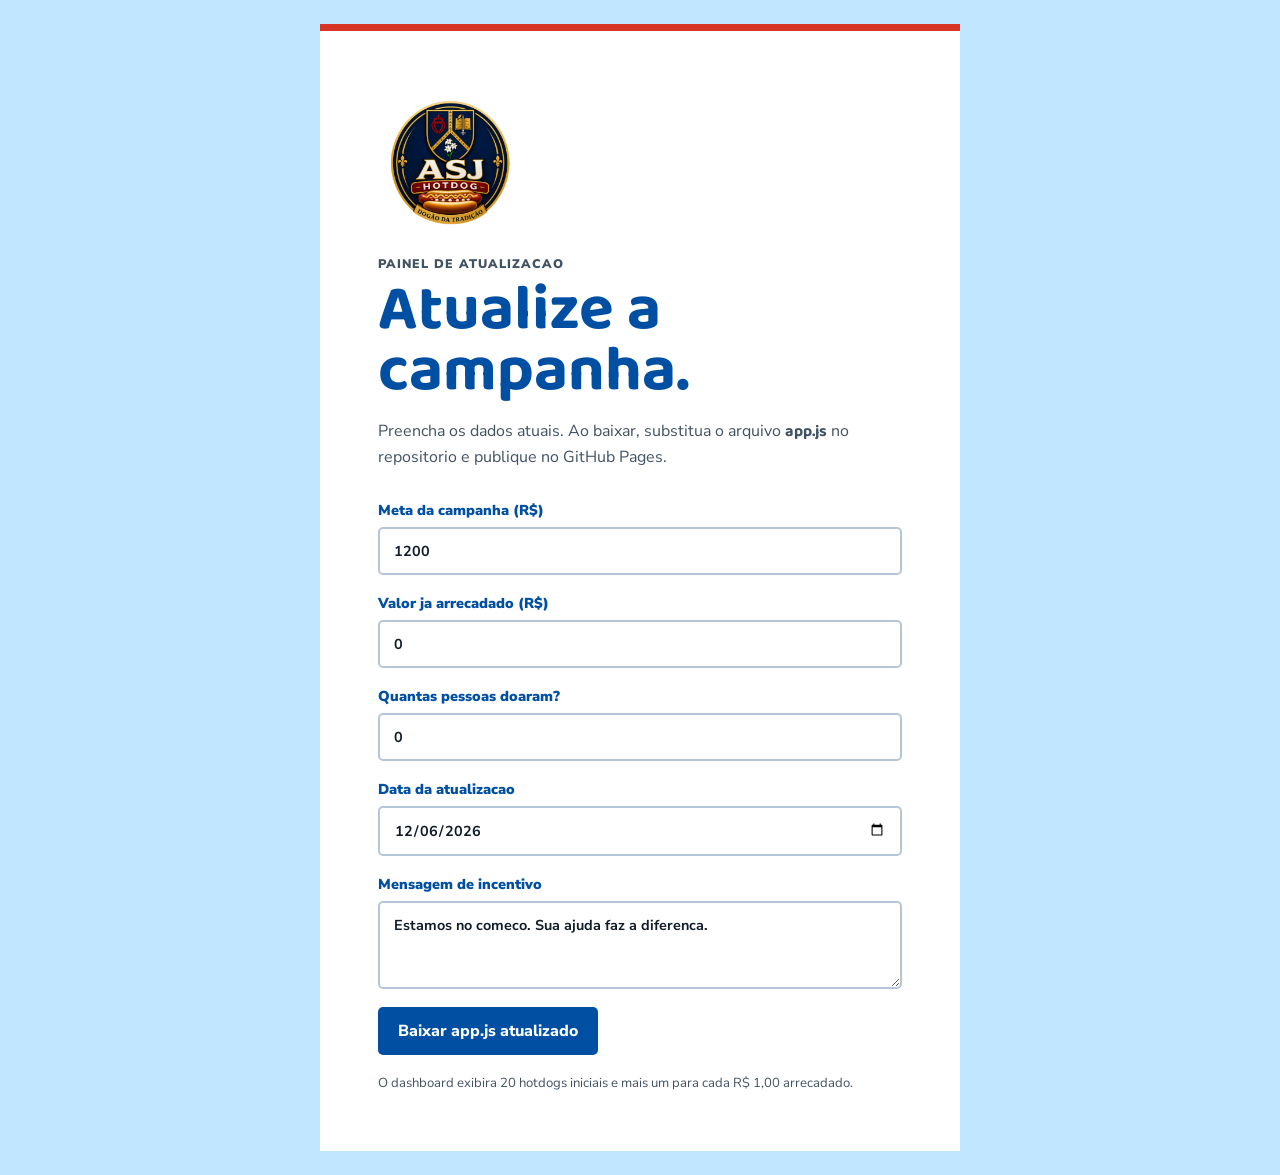
==== gerador.html @ d64072e2 "Initial campaign dashboard" ====
<!doctype html>
<html lang="pt-BR">
  <head>
    <meta charset="UTF-8" />
    <meta name="viewport" content="width=device-width, initial-scale=1.0" />
    <title>Atualizar Campanha Hotdog | ASJ</title>
    <link rel="preconnect" href="https://fonts.googleapis.com" />
    <link rel="preconnect" href="https://fonts.gstatic.com" crossorigin />
    <link href="https://fonts.googleapis.com/css2?family=Baloo+2:wght@600;700;800&family=Nunito+Sans:opsz,wght@6..12,500;6..12,700;6..12,800;6..12,900&display=swap" rel="stylesheet" />
    <link rel="stylesheet" href="styles.css" />
    <style>
      body{min-height:100vh;display:grid;place-items:center;padding:24px;background:var(--sky)}.generator{width:min(100%,640px);background:var(--white);padding:clamp(25px,6vw,58px);border-top:7px solid var(--red)}.generator-logo{width:145px;display:block;margin-bottom:20px}.generator h1{font-size:clamp(2.2rem,6vw,4rem);margin-bottom:12px}.generator p{color:var(--muted);line-height:1.55}.generator form{display:grid;gap:18px;margin-top:30px}.generator label{display:grid;gap:7px;font-size:.9rem;font-weight:900;color:var(--blue)}.generator input,.generator textarea{width:100%;border:2px solid var(--line);border-radius:5px;padding:12px 14px;background:var(--white);color:var(--ink);font:inherit;font-weight:700}.generator input:focus,.generator textarea:focus{outline:3px solid oklch(0.75 .1 250);outline-offset:1px;border-color:var(--blue)}.generator textarea{min-height:88px;resize:vertical}.generator button{justify-self:start;border:0;border-radius:5px;padding:13px 20px;background:var(--blue);color:var(--white);font:800 1rem "Nunito Sans",sans-serif;cursor:pointer}.generator button:hover{background:var(--blue-deep)}.generator .hint{font-size:.82rem;margin:0}.success{display:none;margin:4px 0 0;color:var(--blue);font-weight:900}.success.show{display:block}
    </style>
  </head>
  <body>
    <main class="generator">
      <img src="asj-hotdog-logo.png" alt="ASJ Hotdog" class="generator-logo" />
      <p class="campaign-kicker">Painel de atualizacao</p>
      <h1>Atualize a campanha.</h1>
      <p>Preencha os dados atuais. Ao baixar, substitua o arquivo <strong>app.js</strong> no repositorio e publique no GitHub Pages.</p>
      <form id="generator-form">
        <label>Meta da campanha (R$)<input id="goal" type="number" min="1" step="0.01" value="1200" required /></label>
        <label>Valor ja arrecadado (R$)<input id="raised" type="number" min="0" step="0.01" value="0" required /></label>
        <label>Quantas pessoas doaram?<input id="donors" type="number" min="0" step="1" value="0" required /></label>
        <label>Data da atualizacao<input id="updated" type="date" required /></label>
        <label>Mensagem de incentivo<textarea id="message">Estamos no comeco. Sua ajuda faz a diferenca.</textarea></label>
        <button type="submit">Baixar app.js atualizado</button>
        <p class="hint">O dashboard exibira 20 hotdogs iniciais e mais um para cada R$ 1,00 arrecadado.</p>
        <p class="success" id="success" role="status">Arquivo gerado. Agora envie-o para o GitHub, substituindo o app.js anterior.</p>
      </form>
    </main>
    <script src="generator.js"></script>
  </body>
</html>
---- styles.css ----
:root {
  --blue: oklch(0.43 0.16 250);
  --blue-deep: oklch(0.29 0.1 250);
  --sky: oklch(0.91 0.06 245);
  --red: oklch(0.58 0.2 30);
  --yellow: oklch(0.82 0.16 85);
  --ink: oklch(0.22 0.03 250);
  --muted: oklch(0.43 0.035 250);
  --line: oklch(0.82 0.03 250);
  --white: oklch(1 0 0);
}

* { box-sizing: border-box; }
html { background: var(--blue); }
body { margin: 0; color: var(--ink); background: var(--white); font-family: "Nunito Sans", sans-serif; }
.campaign-shell { max-width: 1280px; margin: 0 auto; padding: clamp(24px, 5vw, 72px); }
.campaign-intro { display: grid; grid-template-columns: minmax(220px, .75fr) minmax(300px, 1.5fr) minmax(175px, .65fr); gap: 32px; align-items: end; padding-bottom: clamp(48px, 8vw, 104px); }
.brand-lockup { align-self: start; }.logo { width: min(175px, 100%); display: block; }.brand-lockup p { color: var(--blue); font-weight: 900; margin: 4px 0 0; }
.campaign-kicker { margin: 0 0 8px; color: var(--red); font-size: .78rem; font-weight: 900; letter-spacing: .08em; text-transform: uppercase; }
h1,h2,strong { font-family: "Baloo 2", sans-serif; letter-spacing: 0; }
h1 { font-size: clamp(2.4rem, 5vw, 5.6rem); line-height: .95; margin: 0; color: var(--blue); text-wrap: balance; }
h2 { font-size: clamp(2rem, 3.5vw, 3.8rem); line-height: 1; margin: 0; text-wrap: balance; }
.campaign-copy { grid-column: 2; max-width: 45ch; margin: 18px 0 0; color: var(--muted); font-size: 1.08rem; line-height: 1.55; }
.goal-note { border-top: 3px solid var(--yellow); padding-top: 12px; color: var(--blue); }.goal-note span,.stat span { display:block; color:var(--muted); font-size:.85rem; font-weight:800; }.goal-note strong { display:block; font-size:1.7rem; line-height:1.1; }
.progress-section { background: var(--sky); margin-inline: calc(clamp(24px, 5vw, 72px) * -1); padding: clamp(36px, 6vw, 80px) clamp(24px, 5vw, 72px); }
.progress-header { max-width: 1136px; margin: 0 auto 36px; }.updated { color: var(--muted); font-size: .9rem; font-weight: 700; margin: 10px 0 0; }
.progress-layout { max-width: 850px; margin: 0 auto; display: grid; grid-template-columns: minmax(215px, 290px) minmax(270px, 1fr); gap: clamp(32px, 8vw, 110px); align-items: center; }
.thermometer-wrap { min-height: 455px; display: flex; align-items: center; justify-content: center; gap: 17px; }.thermometer { height: 405px; width: 88px; display:flex; flex-direction:column; align-items:center; justify-content:flex-end; }.thermometer-tube { position: relative; width: 46px; height: 336px; border: 8px solid var(--blue-deep); border-radius: 30px 30px 9px 9px; overflow: hidden; background: var(--white); }.thermometer-fill { position:absolute; bottom:0; left:0; width:100%; height:0%; background:var(--red); transition:height 900ms cubic-bezier(.22,1,.36,1); }.thermometer-bulb { width:88px; height:88px; margin-top:-12px; border:8px solid var(--blue-deep); border-radius:50%; background:var(--red); }.thermometer-scale { height: 336px; position:relative; width:125px; color:var(--blue-deep); font-weight:900; font-size:.9rem; }.thermometer-scale span { position:absolute; left:0; white-space:nowrap; }.thermometer-scale span::before { content:""; display:inline-block; width:22px; margin-right:8px; border-top:2px solid var(--blue-deep); vertical-align:middle; }.scale-top{top:-5px}.scale-middle{bottom:calc(var(--level, 0) * 1% - 8px)}.scale-bottom{bottom:-5px}
.campaign-stats { border-top: 4px solid var(--blue); padding-top: 18px; }.stat-main strong { color: var(--red); font-size: clamp(3rem, 7vw, 5.7rem); line-height:.9; }.stat-main p { margin:9px 0 25px;color:var(--blue);font-weight:900; }.stat-grid { display:grid; grid-template-columns:1fr 1fr; gap:22px; padding:23px 0; border-top:1px solid var(--line); border-bottom:1px solid var(--line); }.stat-grid strong { color:var(--blue);font-size:1.85rem;line-height:1.15; }.stat-remaining strong{ color:var(--blue-deep);}.stat-message { margin: 20px 0 0; font-weight:800; line-height:1.45; color:var(--muted); }
.hotdog-section { padding-top:clamp(48px, 8vw, 100px); }.hotdog-heading { display:flex; align-items:end; justify-content:space-between; gap:24px; margin-bottom:31px; }.hotdog-heading > p { margin:0; color:var(--blue);font-weight:800;text-align:right; }.hotdog-heading strong{ font-size:1.5rem;color:var(--red); }.hotdog-wall { min-height:210px; display:flex; flex-wrap:wrap; align-items:flex-end; gap:3px 7px; padding:22px 0 38px; border-top:3px solid var(--yellow); }.hotdog { width:clamp(34px, 4.5vw, 60px); aspect-ratio:1; object-fit:contain; animation:arrive .45s cubic-bezier(.22,1,.36,1) both; }
footer { display:flex; justify-content:space-between; gap:24px; padding:20px clamp(24px, 5vw, 72px); color:var(--white); background:var(--blue);font-size:.85rem;font-weight:800; }
@keyframes arrive { from{opacity:0;transform:translateY(14px) rotate(-7deg)}to{opacity:1;transform:none} }
@media (max-width: 760px) { .campaign-intro{grid-template-columns:1fr;gap:18px}.brand-lockup{display:flex;align-items:center;gap:18px}.logo{width:120px}.campaign-copy{grid-column:auto;margin-top:0}.goal-note{max-width:240px}.progress-layout{grid-template-columns:1fr;gap:10px}.thermometer-wrap{min-height:380px;transform:scale(.88);margin:-24px 0}.hotdog-heading{align-items:start;flex-direction:column}.hotdog-heading>p{text-align:left} footer{flex-direction:column;gap:3px} }
@media (prefers-reduced-motion: reduce) { *,*::before,*::after { animation-duration:.01ms!important;transition-duration:.01ms!important;scroll-behavior:auto!important; } }
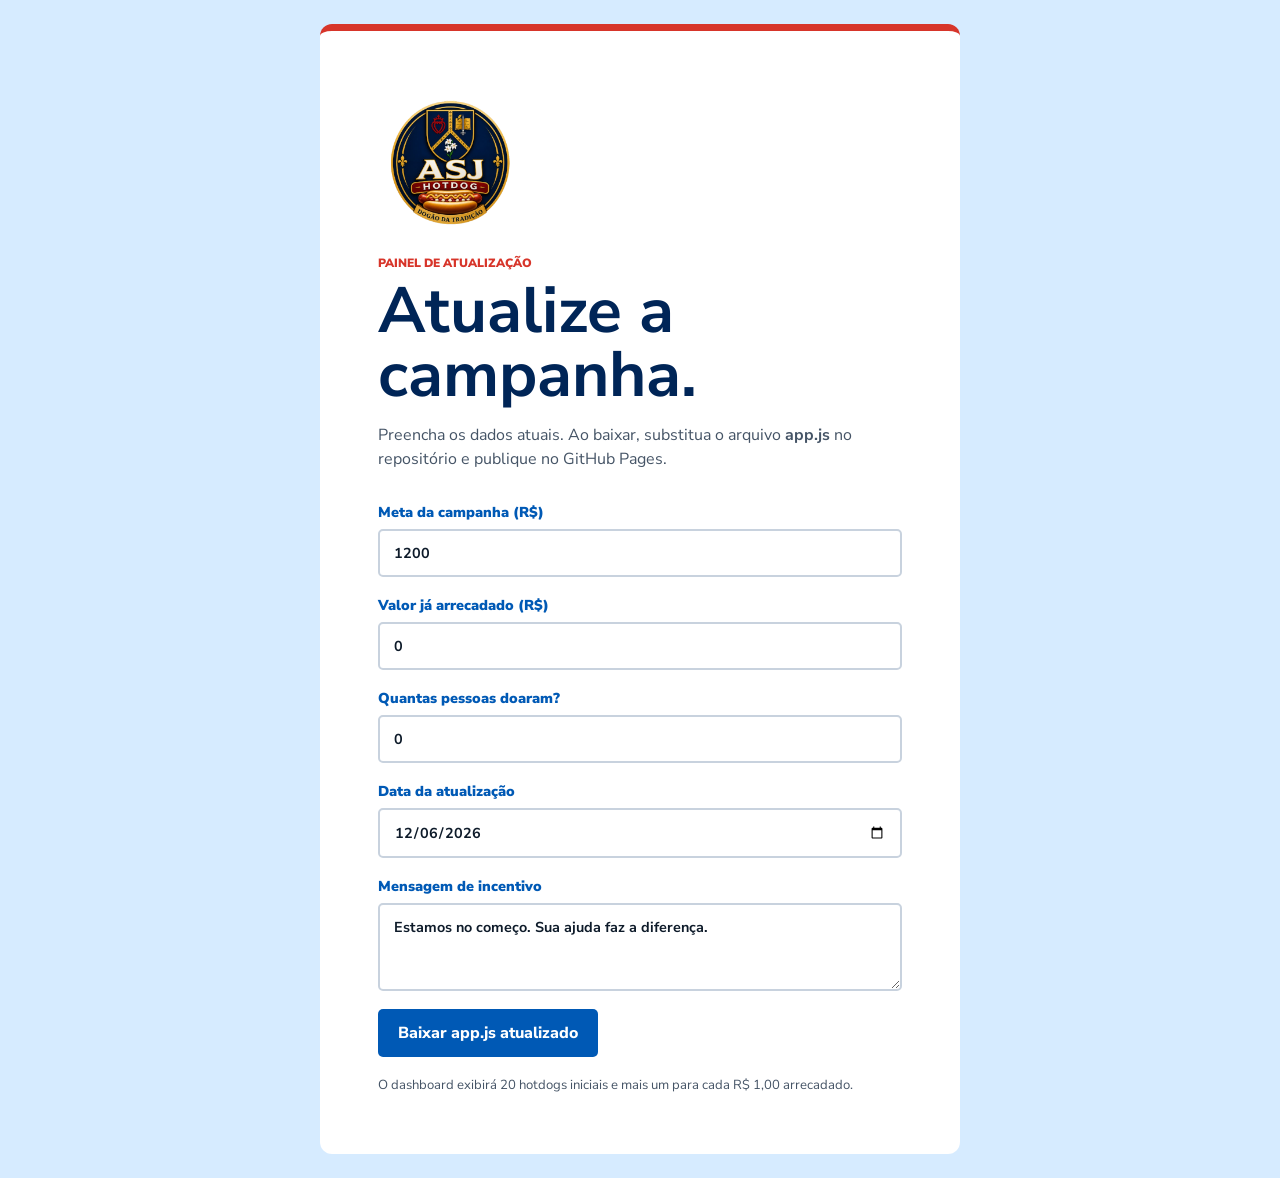
==== commit 4b25c5d4: "Redesign campaign dashboard for single viewport" ====
--- a/gerador.html
+++ b/gerador.html
@@ -3,29 +3,29 @@
   <head>
     <meta charset="UTF-8" />
     <meta name="viewport" content="width=device-width, initial-scale=1.0" />
-    <title>Atualizar Campanha Hotdog | ASJ</title>
+    <title>Atualizar Campanha do Hotdog | ASJ</title>
     <link rel="preconnect" href="https://fonts.googleapis.com" />
     <link rel="preconnect" href="https://fonts.gstatic.com" crossorigin />
     <link href="https://fonts.googleapis.com/css2?family=Baloo+2:wght@600;700;800&family=Nunito+Sans:opsz,wght@6..12,500;6..12,700;6..12,800;6..12,900&display=swap" rel="stylesheet" />
     <link rel="stylesheet" href="styles.css" />
     <style>
-      body{min-height:100vh;display:grid;place-items:center;padding:24px;background:var(--sky)}.generator{width:min(100%,640px);background:var(--white);padding:clamp(25px,6vw,58px);border-top:7px solid var(--red)}.generator-logo{width:145px;display:block;margin-bottom:20px}.generator h1{font-size:clamp(2.2rem,6vw,4rem);margin-bottom:12px}.generator p{color:var(--muted);line-height:1.55}.generator form{display:grid;gap:18px;margin-top:30px}.generator label{display:grid;gap:7px;font-size:.9rem;font-weight:900;color:var(--blue)}.generator input,.generator textarea{width:100%;border:2px solid var(--line);border-radius:5px;padding:12px 14px;background:var(--white);color:var(--ink);font:inherit;font-weight:700}.generator input:focus,.generator textarea:focus{outline:3px solid oklch(0.75 .1 250);outline-offset:1px;border-color:var(--blue)}.generator textarea{min-height:88px;resize:vertical}.generator button{justify-self:start;border:0;border-radius:5px;padding:13px 20px;background:var(--blue);color:var(--white);font:800 1rem "Nunito Sans",sans-serif;cursor:pointer}.generator button:hover{background:var(--blue-deep)}.generator .hint{font-size:.82rem;margin:0}.success{display:none;margin:4px 0 0;color:var(--blue);font-weight:900}.success.show{display:block}
+      body{min-height:100vh;display:grid;place-items:center;padding:24px;background:var(--blue-soft)}.generator{width:min(100%,640px);background:var(--white);padding:clamp(25px,6vw,58px);border-top:7px solid var(--red);border-radius:12px}.generator-logo{width:145px;display:block;margin-bottom:20px}.generator .campaign-kicker{margin:0 0 6px;color:var(--red);font-size:.75rem;font-weight:900;text-transform:uppercase}.generator h1{margin:0 0 12px;color:var(--navy);font-size:clamp(2.2rem,6vw,4rem);line-height:1}.generator p{color:var(--muted);line-height:1.55}.generator form{display:grid;gap:18px;margin-top:30px}.generator label{display:grid;gap:7px;font-size:.9rem;font-weight:900;color:var(--blue)}.generator input,.generator textarea{width:100%;border:2px solid var(--line);border-radius:5px;padding:12px 14px;background:var(--white);color:var(--ink);font:inherit;font-weight:700}.generator input:focus,.generator textarea:focus{outline:3px solid oklch(0.75 .1 250);outline-offset:1px;border-color:var(--blue)}.generator textarea{min-height:88px;resize:vertical}.generator button{justify-self:start;border:0;border-radius:5px;padding:13px 20px;background:var(--blue);color:var(--white);font:800 1rem "Nunito Sans",sans-serif;cursor:pointer}.generator button:hover{background:var(--navy-deep)}.generator .hint{font-size:.82rem;margin:0}.success{display:none;margin:4px 0 0;color:var(--blue);font-weight:900}.success.show{display:block}
     </style>
   </head>
   <body>
     <main class="generator">
       <img src="asj-hotdog-logo.png" alt="ASJ Hotdog" class="generator-logo" />
-      <p class="campaign-kicker">Painel de atualizacao</p>
+      <p class="campaign-kicker">Painel de atualização</p>
       <h1>Atualize a campanha.</h1>
-      <p>Preencha os dados atuais. Ao baixar, substitua o arquivo <strong>app.js</strong> no repositorio e publique no GitHub Pages.</p>
+      <p>Preencha os dados atuais. Ao baixar, substitua o arquivo <strong>app.js</strong> no repositório e publique no GitHub Pages.</p>
       <form id="generator-form">
         <label>Meta da campanha (R$)<input id="goal" type="number" min="1" step="0.01" value="1200" required /></label>
-        <label>Valor ja arrecadado (R$)<input id="raised" type="number" min="0" step="0.01" value="0" required /></label>
+        <label>Valor já arrecadado (R$)<input id="raised" type="number" min="0" step="0.01" value="0" required /></label>
         <label>Quantas pessoas doaram?<input id="donors" type="number" min="0" step="1" value="0" required /></label>
-        <label>Data da atualizacao<input id="updated" type="date" required /></label>
-        <label>Mensagem de incentivo<textarea id="message">Estamos no comeco. Sua ajuda faz a diferenca.</textarea></label>
+        <label>Data da atualização<input id="updated" type="date" required /></label>
+        <label>Mensagem de incentivo<textarea id="message">Estamos no começo. Sua ajuda faz a diferença.</textarea></label>
         <button type="submit">Baixar app.js atualizado</button>
-        <p class="hint">O dashboard exibira 20 hotdogs iniciais e mais um para cada R$ 1,00 arrecadado.</p>
+        <p class="hint">O dashboard exibirá 20 hotdogs iniciais e mais um para cada R$ 1,00 arrecadado.</p>
         <p class="success" id="success" role="status">Arquivo gerado. Agora envie-o para o GitHub, substituindo o app.js anterior.</p>
       </form>
     </main>
--- a/styles.css
+++ b/styles.css
@@ -1,34 +1,364 @@
 :root {
-  --blue: oklch(0.43 0.16 250);
-  --blue-deep: oklch(0.29 0.1 250);
-  --sky: oklch(0.91 0.06 245);
-  --red: oklch(0.58 0.2 30);
-  --yellow: oklch(0.82 0.16 85);
-  --ink: oklch(0.22 0.03 250);
-  --muted: oklch(0.43 0.035 250);
-  --line: oklch(0.82 0.03 250);
+  --navy: oklch(0.27 0.105 253);
+  --navy-deep: oklch(0.18 0.065 253);
+  --blue: oklch(0.47 0.17 252);
+  --blue-soft: oklch(0.93 0.035 247);
+  --red: oklch(0.58 0.2 29);
+  --gold: oklch(0.79 0.15 83);
+  --ink: oklch(0.22 0.035 253);
+  --muted: oklch(0.44 0.035 253);
+  --line: oklch(0.86 0.02 253);
   --white: oklch(1 0 0);
+  --space-xs: 4px;
+  --space-sm: 8px;
+  --space-md: 12px;
+  --space-lg: 16px;
+  --space-xl: 24px;
+  --space-2xl: 32px;
 }
 
 * { box-sizing: border-box; }
-html { background: var(--blue); }
-body { margin: 0; color: var(--ink); background: var(--white); font-family: "Nunito Sans", sans-serif; }
-.campaign-shell { max-width: 1280px; margin: 0 auto; padding: clamp(24px, 5vw, 72px); }
-.campaign-intro { display: grid; grid-template-columns: minmax(220px, .75fr) minmax(300px, 1.5fr) minmax(175px, .65fr); gap: 32px; align-items: end; padding-bottom: clamp(48px, 8vw, 104px); }
-.brand-lockup { align-self: start; }.logo { width: min(175px, 100%); display: block; }.brand-lockup p { color: var(--blue); font-weight: 900; margin: 4px 0 0; }
-.campaign-kicker { margin: 0 0 8px; color: var(--red); font-size: .78rem; font-weight: 900; letter-spacing: .08em; text-transform: uppercase; }
-h1,h2,strong { font-family: "Baloo 2", sans-serif; letter-spacing: 0; }
-h1 { font-size: clamp(2.4rem, 5vw, 5.6rem); line-height: .95; margin: 0; color: var(--blue); text-wrap: balance; }
-h2 { font-size: clamp(2rem, 3.5vw, 3.8rem); line-height: 1; margin: 0; text-wrap: balance; }
-.campaign-copy { grid-column: 2; max-width: 45ch; margin: 18px 0 0; color: var(--muted); font-size: 1.08rem; line-height: 1.55; }
-.goal-note { border-top: 3px solid var(--yellow); padding-top: 12px; color: var(--blue); }.goal-note span,.stat span { display:block; color:var(--muted); font-size:.85rem; font-weight:800; }.goal-note strong { display:block; font-size:1.7rem; line-height:1.1; }
-.progress-section { background: var(--sky); margin-inline: calc(clamp(24px, 5vw, 72px) * -1); padding: clamp(36px, 6vw, 80px) clamp(24px, 5vw, 72px); }
-.progress-header { max-width: 1136px; margin: 0 auto 36px; }.updated { color: var(--muted); font-size: .9rem; font-weight: 700; margin: 10px 0 0; }
-.progress-layout { max-width: 850px; margin: 0 auto; display: grid; grid-template-columns: minmax(215px, 290px) minmax(270px, 1fr); gap: clamp(32px, 8vw, 110px); align-items: center; }
-.thermometer-wrap { min-height: 455px; display: flex; align-items: center; justify-content: center; gap: 17px; }.thermometer { height: 405px; width: 88px; display:flex; flex-direction:column; align-items:center; justify-content:flex-end; }.thermometer-tube { position: relative; width: 46px; height: 336px; border: 8px solid var(--blue-deep); border-radius: 30px 30px 9px 9px; overflow: hidden; background: var(--white); }.thermometer-fill { position:absolute; bottom:0; left:0; width:100%; height:0%; background:var(--red); transition:height 900ms cubic-bezier(.22,1,.36,1); }.thermometer-bulb { width:88px; height:88px; margin-top:-12px; border:8px solid var(--blue-deep); border-radius:50%; background:var(--red); }.thermometer-scale { height: 336px; position:relative; width:125px; color:var(--blue-deep); font-weight:900; font-size:.9rem; }.thermometer-scale span { position:absolute; left:0; white-space:nowrap; }.thermometer-scale span::before { content:""; display:inline-block; width:22px; margin-right:8px; border-top:2px solid var(--blue-deep); vertical-align:middle; }.scale-top{top:-5px}.scale-middle{bottom:calc(var(--level, 0) * 1% - 8px)}.scale-bottom{bottom:-5px}
-.campaign-stats { border-top: 4px solid var(--blue); padding-top: 18px; }.stat-main strong { color: var(--red); font-size: clamp(3rem, 7vw, 5.7rem); line-height:.9; }.stat-main p { margin:9px 0 25px;color:var(--blue);font-weight:900; }.stat-grid { display:grid; grid-template-columns:1fr 1fr; gap:22px; padding:23px 0; border-top:1px solid var(--line); border-bottom:1px solid var(--line); }.stat-grid strong { color:var(--blue);font-size:1.85rem;line-height:1.15; }.stat-remaining strong{ color:var(--blue-deep);}.stat-message { margin: 20px 0 0; font-weight:800; line-height:1.45; color:var(--muted); }
-.hotdog-section { padding-top:clamp(48px, 8vw, 100px); }.hotdog-heading { display:flex; align-items:end; justify-content:space-between; gap:24px; margin-bottom:31px; }.hotdog-heading > p { margin:0; color:var(--blue);font-weight:800;text-align:right; }.hotdog-heading strong{ font-size:1.5rem;color:var(--red); }.hotdog-wall { min-height:210px; display:flex; flex-wrap:wrap; align-items:flex-end; gap:3px 7px; padding:22px 0 38px; border-top:3px solid var(--yellow); }.hotdog { width:clamp(34px, 4.5vw, 60px); aspect-ratio:1; object-fit:contain; animation:arrive .45s cubic-bezier(.22,1,.36,1) both; }
-footer { display:flex; justify-content:space-between; gap:24px; padding:20px clamp(24px, 5vw, 72px); color:var(--white); background:var(--blue);font-size:.85rem;font-weight:800; }
-@keyframes arrive { from{opacity:0;transform:translateY(14px) rotate(-7deg)}to{opacity:1;transform:none} }
-@media (max-width: 760px) { .campaign-intro{grid-template-columns:1fr;gap:18px}.brand-lockup{display:flex;align-items:center;gap:18px}.logo{width:120px}.campaign-copy{grid-column:auto;margin-top:0}.goal-note{max-width:240px}.progress-layout{grid-template-columns:1fr;gap:10px}.thermometer-wrap{min-height:380px;transform:scale(.88);margin:-24px 0}.hotdog-heading{align-items:start;flex-direction:column}.hotdog-heading>p{text-align:left} footer{flex-direction:column;gap:3px} }
-@media (prefers-reduced-motion: reduce) { *,*::before,*::after { animation-duration:.01ms!important;transition-duration:.01ms!important;scroll-behavior:auto!important; } }
+
+html,
+body { min-height: 100%; }
+
+body {
+  margin: 0;
+  background: var(--white);
+  color: var(--ink);
+  font-family: "Nunito Sans", system-ui, sans-serif;
+}
+
+.campaign-dashboard {
+  width: 100%;
+  height: 100dvh;
+  min-height: 520px;
+  padding: clamp(16px, 2.3vw, 32px) clamp(20px, 4vw, 64px);
+  display: grid;
+  grid-template-columns: minmax(260px, 0.72fr) minmax(600px, 2.28fr);
+  grid-template-rows: 92px minmax(0, 1fr);
+  grid-template-areas:
+    "meter header"
+    "meter content";
+  gap: var(--space-xl) clamp(28px, 4vw, 64px);
+  overflow: hidden;
+}
+
+.meter-panel {
+  grid-area: meter;
+  min-height: 0;
+  padding: var(--space-xl);
+  display: grid;
+  grid-template-rows: auto minmax(0, 1fr);
+  gap: var(--space-lg);
+  overflow: hidden;
+  color: var(--white);
+  background: var(--navy);
+  border-radius: 12px;
+}
+
+.meter-heading p,
+.campaign-title p {
+  margin: 0 0 var(--space-xs);
+  color: var(--gold);
+  font-size: 0.72rem;
+  font-weight: 900;
+  text-transform: uppercase;
+}
+
+.meter-heading h2 {
+  margin: 0;
+  max-width: 10ch;
+  font-size: clamp(1.55rem, 2.1vw, 2.15rem);
+  line-height: 1.03;
+  text-wrap: balance;
+}
+
+.meter-visual {
+  position: relative;
+  min-height: 0;
+}
+
+.thermometer {
+  position: absolute;
+  inset: 0 auto 0 5px;
+  width: 78px;
+}
+
+.thermometer-tube {
+  position: absolute;
+  inset: 0 18px 58px;
+  overflow: hidden;
+  background: var(--white);
+  border: 6px solid var(--navy-deep);
+  border-radius: 26px 26px 8px 8px;
+}
+
+.thermometer-fill {
+  position: absolute;
+  inset: auto 0 0;
+  height: 0%;
+  background: var(--red);
+  transition: height 700ms cubic-bezier(0.22, 1, 0.36, 1);
+}
+
+.thermometer-neck {
+  position: absolute;
+  right: 26px;
+  bottom: 49px;
+  width: 26px;
+  height: 28px;
+  background: var(--red);
+}
+
+.thermometer-bulb {
+  position: absolute;
+  right: 4px;
+  bottom: 0;
+  width: 70px;
+  aspect-ratio: 1;
+  border: 6px solid var(--navy-deep);
+  border-radius: 50%;
+  background: var(--red);
+}
+
+.meter-labels {
+  position: absolute;
+  inset: 0 0 0 94px;
+  font-size: 0.74rem;
+}
+
+.meter-label {
+  position: absolute;
+  left: 0;
+  white-space: nowrap;
+}
+
+.meter-label::before {
+  content: "";
+  position: absolute;
+  top: 50%;
+  right: calc(100% + var(--space-sm));
+  width: var(--space-lg);
+  border-top: 2px solid currentColor;
+}
+
+.meter-label span,
+.meter-label strong { display: block; }
+.meter-label span { color: oklch(0.87 0.025 253); }
+.meter-label strong { font-size: 0.95rem; }
+.meter-label-goal { top: 0; color: var(--gold); }
+.meter-label-current { bottom: calc(var(--label-level, 10) * 1% + 54px); color: var(--white); }
+.meter-label-current strong { color: var(--gold); }
+.meter-label-zero { bottom: 2px; color: oklch(0.87 0.025 253); font-weight: 800; }
+
+.campaign-header {
+  grid-area: header;
+  min-width: 0;
+  display: grid;
+  grid-template-columns: minmax(0, 1fr) auto 84px;
+  align-items: center;
+  gap: var(--space-xl);
+  padding-bottom: var(--space-md);
+  border-bottom: 2px solid var(--line);
+}
+
+.campaign-title h1 {
+  margin: 0;
+  color: var(--navy);
+  font-size: clamp(1.9rem, 3vw, 3rem);
+  line-height: 0.95;
+  letter-spacing: 0;
+  text-wrap: balance;
+}
+
+.campaign-title > span {
+  display: block;
+  margin-top: var(--space-xs);
+  color: var(--red);
+  font-size: 0.82rem;
+  font-weight: 900;
+}
+
+.campaign-update {
+  padding-right: var(--space-xl);
+  text-align: right;
+  border-right: 1px solid var(--line);
+}
+
+.campaign-update span,
+.campaign-update strong { display: block; }
+.campaign-update span { color: var(--muted); font-size: 0.68rem; font-weight: 800; }
+.campaign-update strong { margin-top: 2px; color: var(--navy); font-size: 0.78rem; }
+.campaign-logo { width: 84px; height: 84px; display: block; object-fit: contain; }
+
+.campaign-content {
+  grid-area: content;
+  min-width: 0;
+  min-height: 0;
+  display: grid;
+  grid-template-rows: minmax(230px, 1fr) minmax(132px, 0.46fr);
+  gap: var(--space-lg);
+}
+
+.summary-panel {
+  min-height: 0;
+  display: grid;
+  grid-template-columns: minmax(260px, 1.05fr) minmax(300px, 0.95fr);
+  grid-template-rows: 1fr auto;
+  column-gap: clamp(28px, 5vw, 72px);
+  align-items: center;
+  padding: clamp(18px, 3vh, 28px) clamp(20px, 3vw, 40px);
+  background: var(--blue-soft);
+  border-radius: 12px;
+}
+
+.raised-summary p {
+  margin: 0 0 var(--space-xs);
+  color: var(--navy);
+  font-size: 0.86rem;
+  font-weight: 900;
+}
+
+.raised-summary strong {
+  display: block;
+  color: var(--red);
+  font-size: clamp(3.1rem, 5.5vw, 5.25rem);
+  line-height: 0.9;
+  letter-spacing: 0;
+  white-space: nowrap;
+}
+
+.raised-summary span {
+  display: block;
+  margin-top: var(--space-sm);
+  color: var(--blue);
+  font-weight: 900;
+}
+
+.progress-track {
+  grid-column: 1;
+  align-self: end;
+  height: 8px;
+  overflow: hidden;
+  background: oklch(0.83 0.035 247);
+  border-radius: 4px;
+}
+
+.progress-fill {
+  width: 0%;
+  height: 100%;
+  background: var(--red);
+  border-radius: inherit;
+  transition: width 700ms cubic-bezier(0.22, 1, 0.36, 1);
+}
+
+.campaign-stats {
+  grid-column: 2;
+  grid-row: 1 / span 2;
+  align-self: stretch;
+  display: grid;
+  grid-template-columns: 0.8fr 1.2fr;
+  grid-template-rows: 1fr auto;
+  gap: var(--space-lg) var(--space-xl);
+  padding-left: clamp(20px, 3vw, 40px);
+  border-left: 1px solid oklch(0.78 0.035 247);
+}
+
+.stat {
+  align-self: center;
+}
+
+.stat span,
+.stat strong { display: block; }
+.stat span { color: var(--muted); font-size: 0.72rem; font-weight: 800; }
+.stat strong { margin-top: var(--space-xs); color: var(--navy); font-size: clamp(1.4rem, 2.4vw, 2.25rem); line-height: 1; white-space: nowrap; }
+.campaign-message { grid-column: 1 / -1; margin: 0; padding-top: var(--space-md); color: var(--navy); font-size: 0.8rem; font-weight: 800; border-top: 1px solid oklch(0.78 0.035 247); }
+
+.hotdog-panel {
+  min-height: 0;
+  display: grid;
+  grid-template-columns: minmax(270px, 0.72fr) minmax(300px, 1.28fr);
+  gap: var(--space-xl);
+  align-items: stretch;
+  padding: var(--space-lg) clamp(20px, 3vw, 40px);
+  overflow: hidden;
+  color: var(--white);
+  background: var(--navy);
+  border-radius: 12px;
+}
+
+.hotdog-heading {
+  display: flex;
+  align-items: center;
+  justify-content: space-between;
+  gap: var(--space-xl);
+}
+
+.hotdog-heading h2 { margin: 0; max-width: 24ch; font-size: clamp(1.15rem, 1.7vw, 1.55rem); line-height: 1.08; text-wrap: balance; }
+.hotdog-heading p { margin: var(--space-xs) 0 0; color: oklch(0.84 0.025 253); font-size: 0.72rem; }
+.hotdog-total { flex: 0 0 auto; text-align: right; }
+.hotdog-total strong,
+.hotdog-total span { display: block; }
+.hotdog-total strong { color: var(--gold); font-size: clamp(1.8rem, 3vw, 2.8rem); line-height: 0.9; }
+.hotdog-total span { margin-top: 2px; font-size: 0.68rem; font-weight: 800; }
+
+.hotdog-stage {
+  position: relative;
+  min-width: 0;
+  min-height: 92px;
+  overflow: hidden;
+  border-bottom: 2px solid var(--gold);
+}
+
+.hotdog {
+  position: absolute;
+  display: block;
+  aspect-ratio: 1;
+  object-fit: contain;
+  transform-origin: center;
+  animation: hotdog-drop 350ms cubic-bezier(0.22, 1, 0.36, 1) both;
+}
+
+@keyframes hotdog-drop {
+  from { opacity: 0; translate: 0 -12px; }
+  to { opacity: 1; translate: 0 0; }
+}
+
+@media (max-width: 980px) and (min-width: 701px) {
+  .campaign-dashboard { grid-template-columns: 230px minmax(450px, 1fr); column-gap: var(--space-xl); padding-inline: var(--space-xl); }
+  .meter-panel { padding: var(--space-lg); }
+  .campaign-header { grid-template-columns: minmax(0, 1fr) 72px; }
+  .campaign-update { display: none; }
+  .campaign-logo { width: 72px; height: 72px; }
+  .summary-panel { grid-template-columns: 1fr 1fr; column-gap: var(--space-xl); }
+  .campaign-stats { padding-left: var(--space-xl); }
+  .hotdog-panel { grid-template-columns: 250px 1fr; }
+}
+
+@media (max-width: 700px) {
+  .campaign-dashboard {
+    height: auto;
+    min-height: 100dvh;
+    padding: var(--space-lg);
+    grid-template-columns: 1fr;
+    grid-template-rows: auto 440px auto;
+    grid-template-areas: "header" "meter" "content";
+    gap: var(--space-lg);
+    overflow: visible;
+  }
+  .campaign-header { grid-template-columns: minmax(0, 1fr) 72px; gap: var(--space-md); }
+  .campaign-update { display: none; }
+  .campaign-logo { width: 72px; height: 72px; }
+  .campaign-title h1 { font-size: 2rem; }
+  .meter-panel { min-height: 440px; }
+  .campaign-content { grid-template-rows: auto 230px; }
+  .summary-panel { grid-template-columns: 1fr; grid-template-rows: auto auto auto; gap: var(--space-lg); }
+  .progress-track { grid-column: 1; }
+  .campaign-stats { grid-column: 1; grid-row: auto; padding: var(--space-lg) 0 0; border-left: 0; border-top: 1px solid oklch(0.78 0.035 247); }
+  .hotdog-panel { grid-template-columns: 1fr; grid-template-rows: auto 1fr; gap: var(--space-md); }
+}
+
+@media (prefers-reduced-motion: reduce) {
+  *, *::before, *::after { animation-duration: 0.01ms !important; transition-duration: 0.01ms !important; }
+}
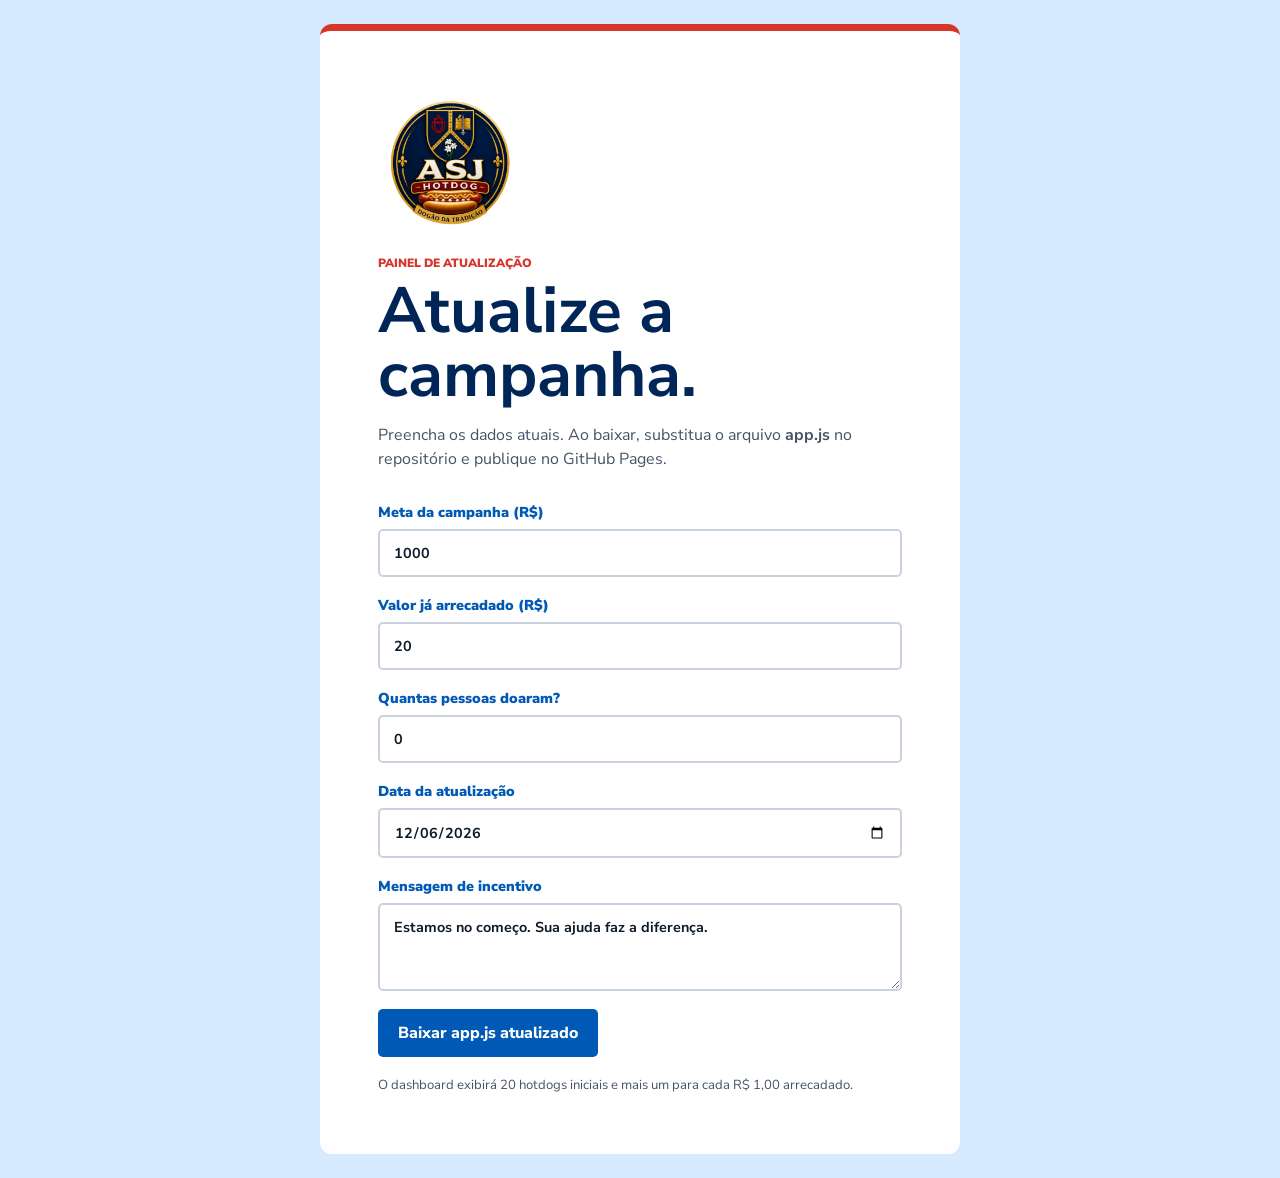
==== commit 1144a533: "Set campaign goal and initial donations" ====
--- a/gerador.html
+++ b/gerador.html
@@ -19,8 +19,8 @@
       <h1>Atualize a campanha.</h1>
       <p>Preencha os dados atuais. Ao baixar, substitua o arquivo <strong>app.js</strong> no repositório e publique no GitHub Pages.</p>
       <form id="generator-form">
-        <label>Meta da campanha (R$)<input id="goal" type="number" min="1" step="0.01" value="1200" required /></label>
-        <label>Valor já arrecadado (R$)<input id="raised" type="number" min="0" step="0.01" value="0" required /></label>
+        <label>Meta da campanha (R$)<input id="goal" type="number" min="1" step="0.01" value="1000" required /></label>
+        <label>Valor já arrecadado (R$)<input id="raised" type="number" min="0" step="0.01" value="20" required /></label>
         <label>Quantas pessoas doaram?<input id="donors" type="number" min="0" step="1" value="0" required /></label>
         <label>Data da atualização<input id="updated" type="date" required /></label>
         <label>Mensagem de incentivo<textarea id="message">Estamos no começo. Sua ajuda faz a diferença.</textarea></label>
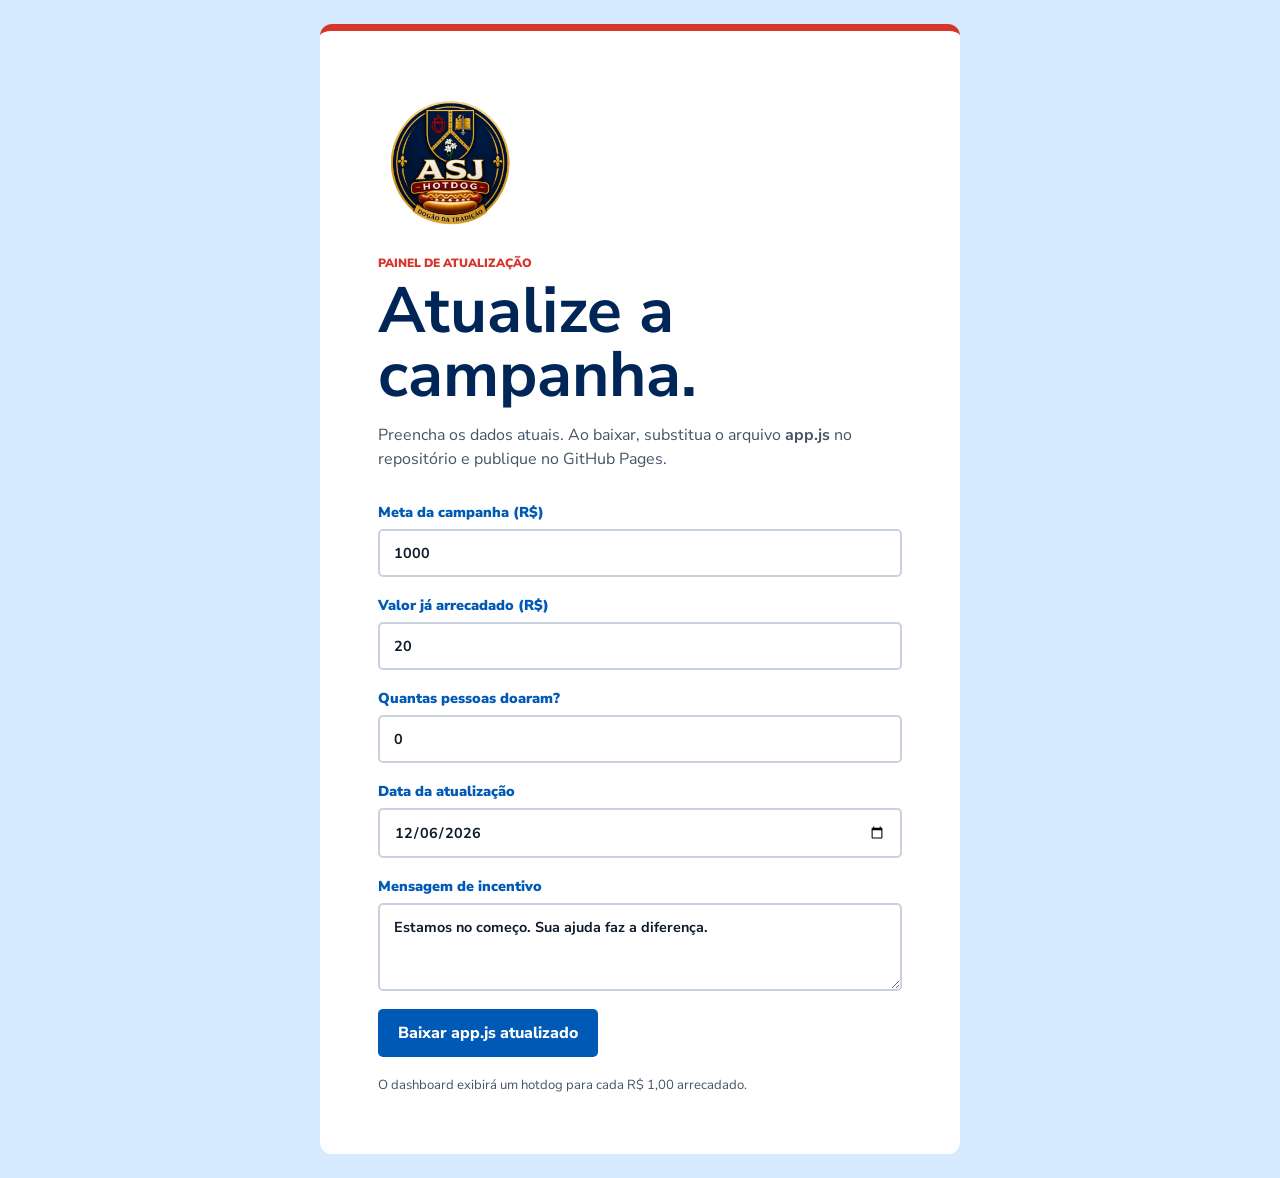
==== commit cca4a3c9: "Match hotdog count to donated reais" ====
--- a/gerador.html
+++ b/gerador.html
@@ -4,6 +4,7 @@
     <meta charset="UTF-8" />
     <meta name="viewport" content="width=device-width, initial-scale=1.0" />
     <title>Atualizar Campanha do Hotdog | ASJ</title>
+    <link rel="icon" href="asj.ico" sizes="any" />
     <link rel="preconnect" href="https://fonts.googleapis.com" />
     <link rel="preconnect" href="https://fonts.gstatic.com" crossorigin />
     <link href="https://fonts.googleapis.com/css2?family=Baloo+2:wght@600;700;800&family=Nunito+Sans:opsz,wght@6..12,500;6..12,700;6..12,800;6..12,900&display=swap" rel="stylesheet" />
@@ -25,7 +26,7 @@
         <label>Data da atualização<input id="updated" type="date" required /></label>
         <label>Mensagem de incentivo<textarea id="message">Estamos no começo. Sua ajuda faz a diferença.</textarea></label>
         <button type="submit">Baixar app.js atualizado</button>
-        <p class="hint">O dashboard exibirá 20 hotdogs iniciais e mais um para cada R$ 1,00 arrecadado.</p>
+        <p class="hint">O dashboard exibirá um hotdog para cada R$ 1,00 arrecadado.</p>
         <p class="success" id="success" role="status">Arquivo gerado. Agora envie-o para o GitHub, substituindo o app.js anterior.</p>
       </form>
     </main>
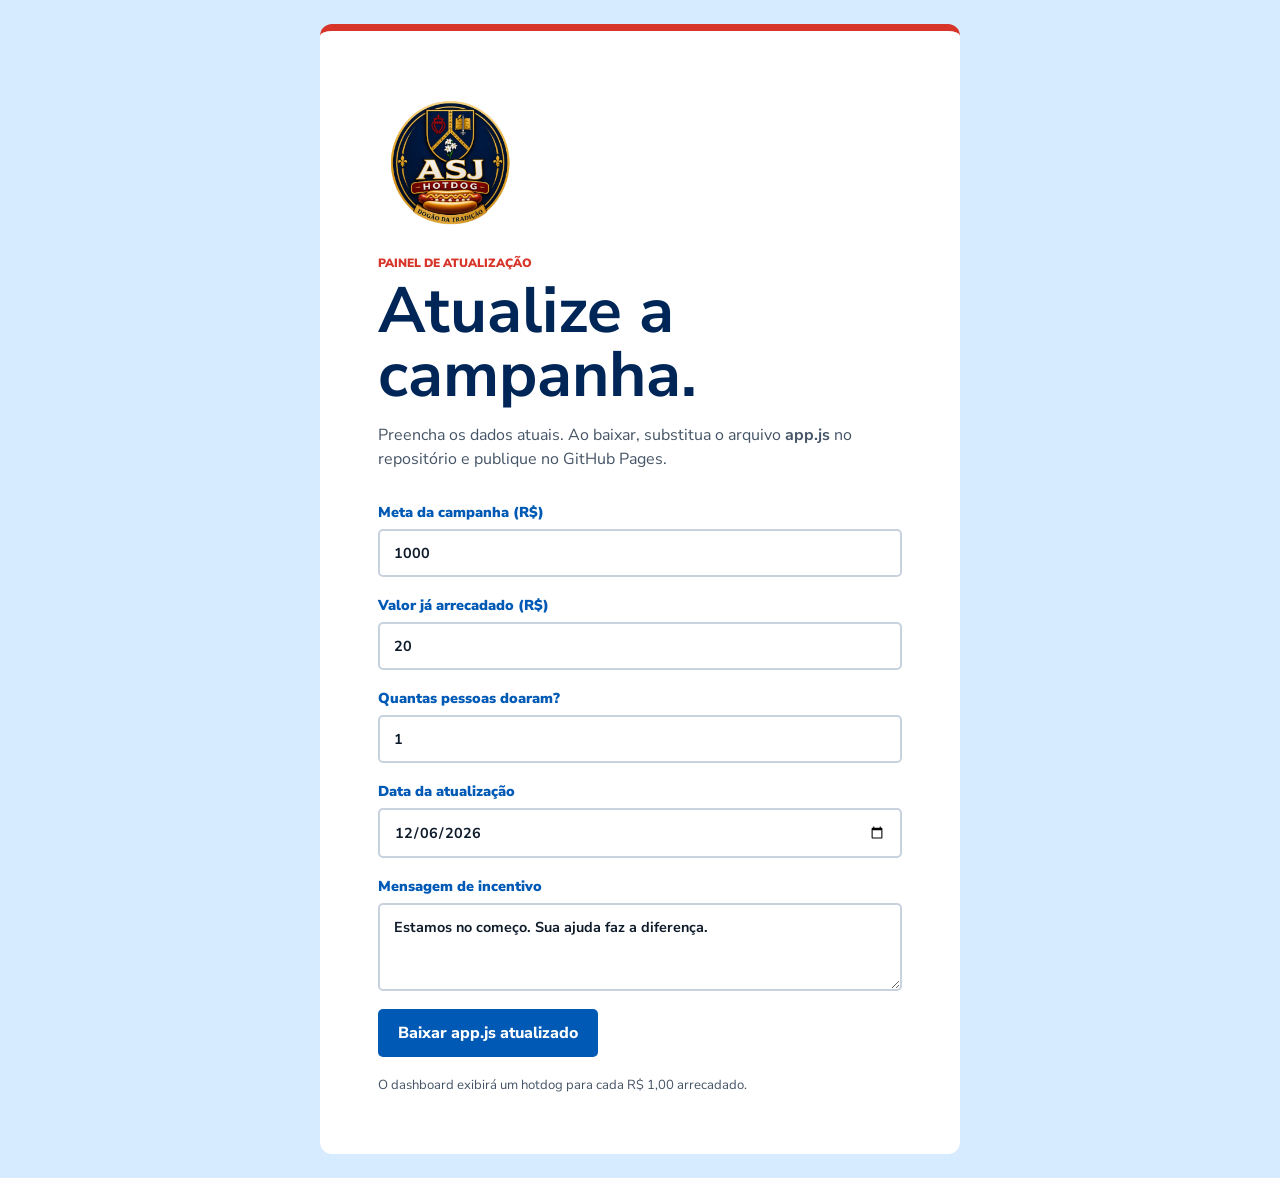
==== commit f67eecdd: "Update campaign donor count" ====
--- a/gerador.html
+++ b/gerador.html
@@ -22,7 +22,7 @@
       <form id="generator-form">
         <label>Meta da campanha (R$)<input id="goal" type="number" min="1" step="0.01" value="1000" required /></label>
         <label>Valor já arrecadado (R$)<input id="raised" type="number" min="0" step="0.01" value="20" required /></label>
-        <label>Quantas pessoas doaram?<input id="donors" type="number" min="0" step="1" value="0" required /></label>
+        <label>Quantas pessoas doaram?<input id="donors" type="number" min="0" step="1" value="1" required /></label>
         <label>Data da atualização<input id="updated" type="date" required /></label>
         <label>Mensagem de incentivo<textarea id="message">Estamos no começo. Sua ajuda faz a diferença.</textarea></label>
         <button type="submit">Baixar app.js atualizado</button>
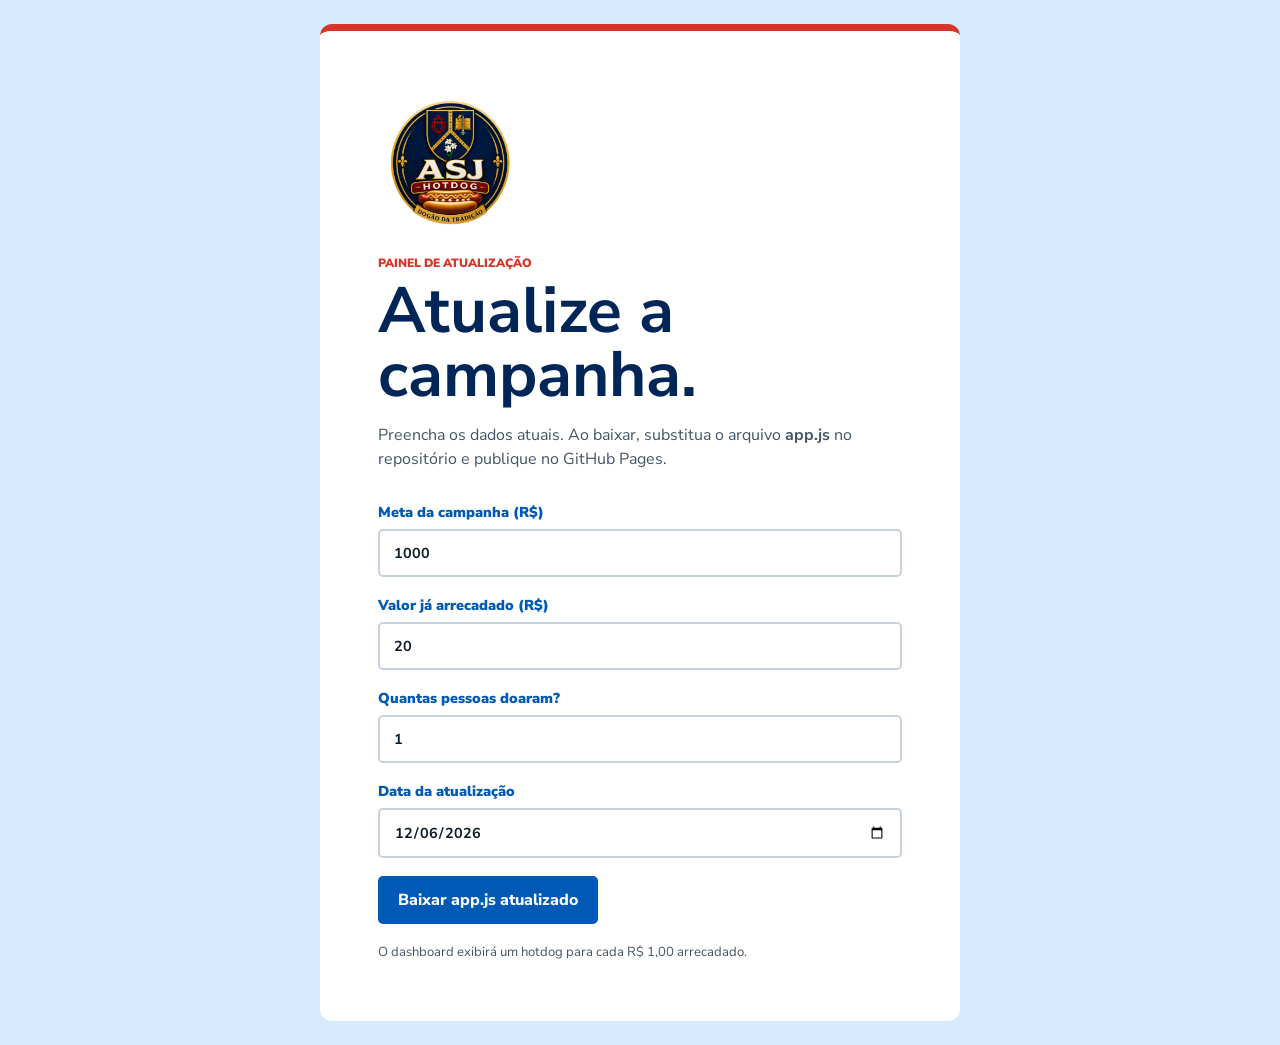
==== commit 746aaba3: "Refine campaign layout and enlarge QR code" ====
--- a/gerador.html
+++ b/gerador.html
@@ -24,7 +24,6 @@
         <label>Valor já arrecadado (R$)<input id="raised" type="number" min="0" step="0.01" value="20" required /></label>
         <label>Quantas pessoas doaram?<input id="donors" type="number" min="0" step="1" value="1" required /></label>
         <label>Data da atualização<input id="updated" type="date" required /></label>
-        <label>Mensagem de incentivo<textarea id="message">Estamos no começo. Sua ajuda faz a diferença.</textarea></label>
         <button type="submit">Baixar app.js atualizado</button>
         <p class="hint">O dashboard exibirá um hotdog para cada R$ 1,00 arrecadado.</p>
         <p class="success" id="success" role="status">Arquivo gerado. Agora envie-o para o GitHub, substituindo o app.js anterior.</p>
--- a/styles.css
+++ b/styles.css
@@ -50,7 +50,7 @@
   padding: var(--space-xl);
   display: grid;
   grid-template-rows: auto minmax(0, 1fr);
-  gap: var(--space-lg);
+  gap: var(--space-md);
   overflow: hidden;
   color: var(--white);
   background: var(--navy);
@@ -64,14 +64,6 @@
   font-size: 0.72rem;
   font-weight: 900;
   text-transform: uppercase;
-}
-
-.meter-heading h2 {
-  margin: 0;
-  max-width: 10ch;
-  font-size: clamp(1.55rem, 2.1vw, 2.15rem);
-  line-height: 1.03;
-  text-wrap: balance;
 }
 
 .meter-visual {
@@ -197,18 +189,18 @@
   min-width: 0;
   min-height: 0;
   display: grid;
-  grid-template-rows: minmax(230px, 1fr) minmax(132px, 0.46fr);
-  gap: var(--space-lg);
+  grid-template-rows: minmax(250px, 1fr) minmax(108px, 0.38fr);
+  gap: var(--space-md);
 }
 
 .summary-panel {
   min-height: 0;
   display: grid;
-  grid-template-columns: minmax(260px, 1.05fr) minmax(300px, 0.95fr);
-  grid-template-rows: 1fr auto;
-  column-gap: clamp(28px, 5vw, 72px);
+  grid-template-columns: minmax(210px, 0.92fr) minmax(180px, 0.78fr) minmax(350px, 1.45fr);
+  grid-template-rows: minmax(0, 1fr);
+  column-gap: var(--space-xl);
   align-items: center;
-  padding: clamp(18px, 3vh, 28px) clamp(20px, 3vw, 40px);
+  padding: var(--space-lg) 20px;
   background: var(--blue-soft);
   border-radius: 12px;
 }
@@ -220,10 +212,12 @@
   font-weight: 900;
 }
 
+.raised-summary { align-self: center; }
+
 .raised-summary strong {
   display: block;
   color: var(--red);
-  font-size: clamp(3.1rem, 5.5vw, 5.25rem);
+  font-size: clamp(2.8rem, 4vw, 4rem);
   line-height: 0.9;
   letter-spacing: 0;
   white-space: nowrap;
@@ -236,32 +230,16 @@
   font-weight: 900;
 }
 
-.progress-track {
-  grid-column: 1;
-  align-self: end;
-  height: 8px;
-  overflow: hidden;
-  background: oklch(0.83 0.035 247);
-  border-radius: 4px;
-}
-
-.progress-fill {
-  width: 0%;
-  height: 100%;
-  background: var(--red);
-  border-radius: inherit;
-  transition: width 700ms cubic-bezier(0.22, 1, 0.36, 1);
-}
-
 .campaign-stats {
   grid-column: 2;
-  grid-row: 1 / span 2;
+  grid-row: 1;
   align-self: stretch;
   display: grid;
-  grid-template-columns: 0.8fr 1.2fr;
-  grid-template-rows: 1fr auto;
-  gap: var(--space-lg) var(--space-xl);
-  padding-left: clamp(20px, 3vw, 40px);
+  grid-template-columns: 1fr;
+  grid-template-rows: repeat(2, auto);
+  align-content: center;
+  gap: var(--space-xl);
+  padding-left: 20px;
   border-left: 1px solid oklch(0.78 0.035 247);
 }
 
@@ -273,15 +251,68 @@
 .stat strong { display: block; }
 .stat span { color: var(--muted); font-size: 0.72rem; font-weight: 800; }
 .stat strong { margin-top: var(--space-xs); color: var(--navy); font-size: clamp(1.4rem, 2.4vw, 2.25rem); line-height: 1; white-space: nowrap; }
-.campaign-message { grid-column: 1 / -1; margin: 0; padding-top: var(--space-md); color: var(--navy); font-size: 0.8rem; font-weight: 800; border-top: 1px solid oklch(0.78 0.035 247); }
+.payment-panel {
+  grid-column: 3;
+  grid-row: 1;
+  align-self: stretch;
+  min-width: 0;
+  display: grid;
+  grid-template-rows: minmax(0, 1fr) auto;
+  gap: var(--space-sm);
+  padding-left: 20px;
+  border-left: 1px solid oklch(0.78 0.035 247);
+}
+
+.payment-main {
+  min-height: 0;
+  display: grid;
+  grid-template-columns: 144px minmax(0, 1fr);
+  gap: var(--space-lg);
+  align-items: center;
+}
+
+.payment-qr {
+  width: 144px;
+  aspect-ratio: 1;
+  display: block;
+  object-fit: contain;
+  background: var(--white);
+}
+
+.payment-details { min-width: 0; }
+.payment-details h2 { margin: 0 0 var(--space-sm); color: var(--navy); font-size: 1rem; line-height: 1; }
+.payment-details dl { margin: 0; display: grid; gap: 5px; }
+.payment-details dl > div { min-width: 0; }
+.payment-details dt { color: var(--muted); font-size: 0.62rem; font-weight: 800; }
+.payment-details dd { margin: 0; color: var(--navy); font-size: 0.7rem; line-height: 1.15; font-weight: 900; overflow-wrap: anywhere; }
+
+.whatsapp-notice {
+  min-width: 0;
+  display: grid;
+  grid-template-columns: 32px minmax(0, 1fr);
+  gap: 10px;
+  align-items: center;
+  padding-top: var(--space-sm);
+  color: var(--navy);
+  text-decoration: none;
+  border-top: 1px solid oklch(0.78 0.035 247);
+}
+
+.whatsapp-notice > img { width: 32px; height: 32px; display: block; }
+.whatsapp-notice span,
+.whatsapp-notice strong,
+.whatsapp-notice b { display: block; }
+.whatsapp-notice strong { margin-bottom: 2px; color: oklch(0.47 0.16 145); font-size: 0.78rem; font-weight: 900; }
+.whatsapp-notice b { font-size: 1rem; line-height: 1.08; font-weight: 900; text-wrap: balance; }
+.whatsapp-notice:focus-visible { outline: 3px solid var(--gold); outline-offset: 3px; }
 
 .hotdog-panel {
   min-height: 0;
   display: grid;
   grid-template-columns: minmax(270px, 0.72fr) minmax(300px, 1.28fr);
-  gap: var(--space-xl);
+  gap: var(--space-lg);
   align-items: stretch;
-  padding: var(--space-lg) clamp(20px, 3vw, 40px);
+  padding: var(--space-md) 20px;
   overflow: hidden;
   color: var(--white);
   background: var(--navy);
@@ -296,7 +327,6 @@
 }
 
 .hotdog-heading h2 { margin: 0; max-width: 24ch; font-size: clamp(1.15rem, 1.7vw, 1.55rem); line-height: 1.08; text-wrap: balance; }
-.hotdog-heading p { margin: var(--space-xs) 0 0; color: oklch(0.84 0.025 253); font-size: 0.72rem; }
 .hotdog-total { flex: 0 0 auto; text-align: right; }
 .hotdog-total strong,
 .hotdog-total span { display: block; }
@@ -326,13 +356,17 @@
 }
 
 @media (max-width: 980px) and (min-width: 701px) {
-  .campaign-dashboard { grid-template-columns: 230px minmax(450px, 1fr); column-gap: var(--space-xl); padding-inline: var(--space-xl); }
+  .campaign-dashboard { height:auto; min-height:100dvh; overflow:visible; grid-template-columns:230px minmax(450px,1fr); grid-template-rows:92px auto; column-gap:var(--space-xl); padding-inline:var(--space-xl); }
   .meter-panel { padding: var(--space-lg); }
   .campaign-header { grid-template-columns: minmax(0, 1fr) 72px; }
   .campaign-update { display: none; }
   .campaign-logo { width: 72px; height: 72px; }
-  .summary-panel { grid-template-columns: 1fr 1fr; column-gap: var(--space-xl); }
+  .campaign-content { grid-template-rows:auto 150px; }
+  .summary-panel { grid-template-columns:1fr 1fr; grid-template-rows:auto auto; gap:var(--space-xl); }
   .campaign-stats { padding-left: var(--space-xl); }
+  .payment-panel { grid-column:1 / -1; grid-row:2; padding:var(--space-xl) 0 0; border-left:0; border-top:1px solid oklch(0.78 0.035 247); }
+  .payment-main { grid-template-columns:112px minmax(0,1fr); }
+  .payment-qr { width:112px; }
   .hotdog-panel { grid-template-columns: 250px 1fr; }
 }
 
@@ -353,9 +387,11 @@
   .campaign-title h1 { font-size: 2rem; }
   .meter-panel { min-height: 440px; }
   .campaign-content { grid-template-rows: auto 230px; }
-  .summary-panel { grid-template-columns: 1fr; grid-template-rows: auto auto auto; gap: var(--space-lg); }
-  .progress-track { grid-column: 1; }
+  .summary-panel { grid-template-columns: 1fr; grid-template-rows: auto auto auto auto; gap: var(--space-lg); }
   .campaign-stats { grid-column: 1; grid-row: auto; padding: var(--space-lg) 0 0; border-left: 0; border-top: 1px solid oklch(0.78 0.035 247); }
+  .payment-panel { grid-column:1; grid-row:auto; padding:var(--space-lg) 0 0; border-left:0; border-top:1px solid oklch(0.78 0.035 247); }
+  .payment-main { grid-template-columns:108px minmax(0,1fr); }
+  .payment-qr { width:108px; }
   .hotdog-panel { grid-template-columns: 1fr; grid-template-rows: auto 1fr; gap: var(--space-md); }
 }
 
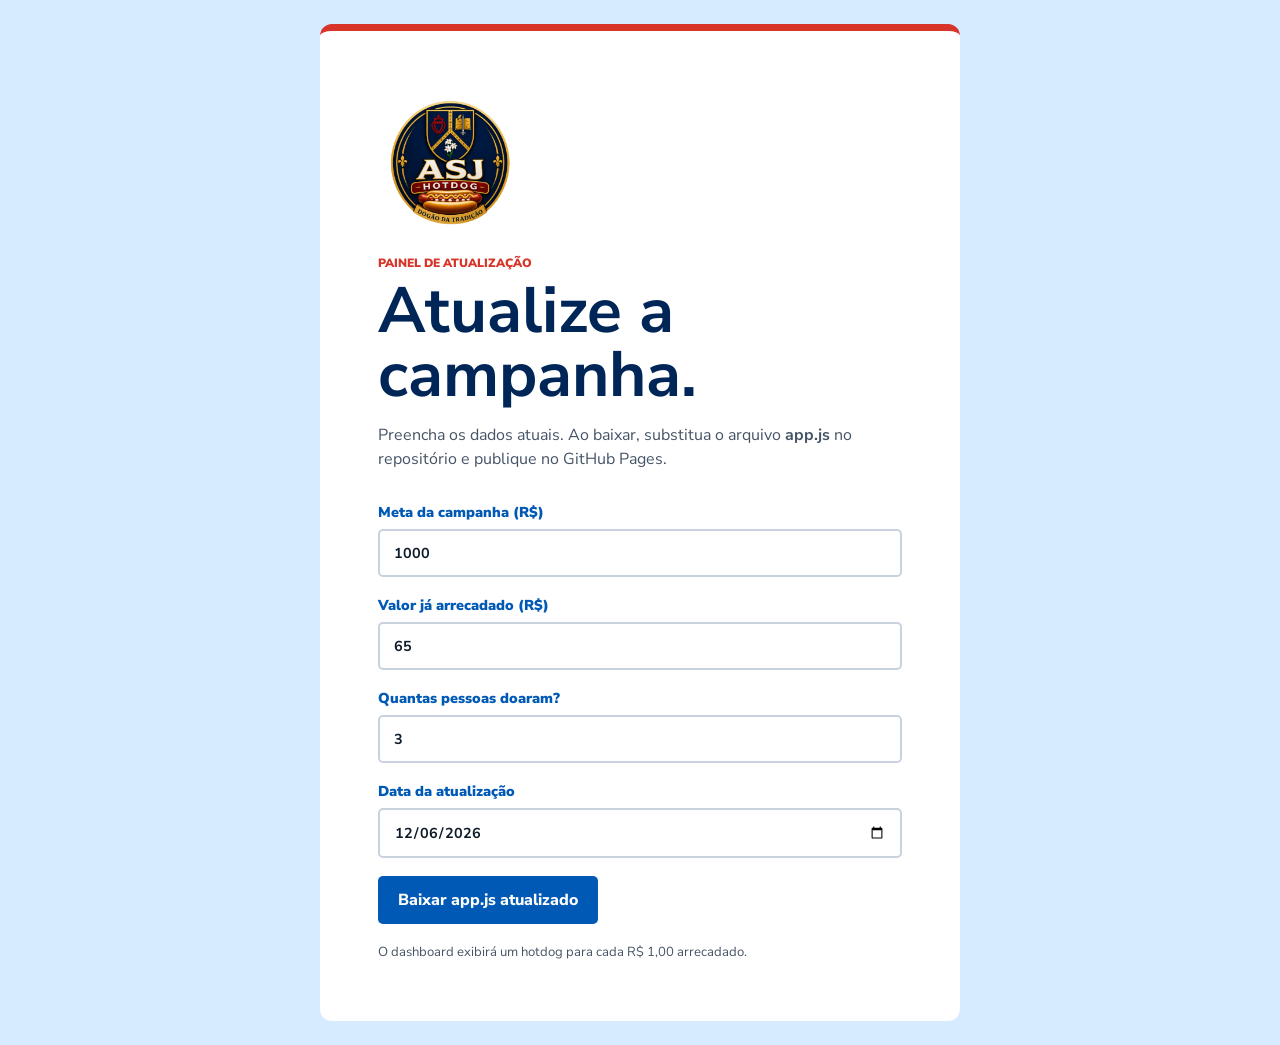
==== commit 2db42edd: "Update campaign totals" ====
--- a/gerador.html
+++ b/gerador.html
@@ -21,8 +21,8 @@
       <p>Preencha os dados atuais. Ao baixar, substitua o arquivo <strong>app.js</strong> no repositório e publique no GitHub Pages.</p>
       <form id="generator-form">
         <label>Meta da campanha (R$)<input id="goal" type="number" min="1" step="0.01" value="1000" required /></label>
-        <label>Valor já arrecadado (R$)<input id="raised" type="number" min="0" step="0.01" value="20" required /></label>
-        <label>Quantas pessoas doaram?<input id="donors" type="number" min="0" step="1" value="1" required /></label>
+        <label>Valor já arrecadado (R$)<input id="raised" type="number" min="0" step="0.01" value="65" required /></label>
+        <label>Quantas pessoas doaram?<input id="donors" type="number" min="0" step="1" value="3" required /></label>
         <label>Data da atualização<input id="updated" type="date" required /></label>
         <button type="submit">Baixar app.js atualizado</button>
         <p class="hint">O dashboard exibirá um hotdog para cada R$ 1,00 arrecadado.</p>
--- a/styles.css
+++ b/styles.css
@@ -196,11 +196,11 @@
 .summary-panel {
   min-height: 0;
   display: grid;
-  grid-template-columns: minmax(210px, 0.92fr) minmax(180px, 0.78fr) minmax(350px, 1.45fr);
+  grid-template-columns: minmax(285px, 0.78fr) minmax(500px, 1.45fr);
   grid-template-rows: minmax(0, 1fr);
-  column-gap: var(--space-xl);
+  gap: 20px;
   align-items: center;
-  padding: var(--space-lg) 20px;
+  padding: var(--space-md) var(--space-lg);
   background: var(--blue-soft);
   border-radius: 12px;
 }
@@ -212,7 +212,14 @@
   font-weight: 900;
 }
 
-.raised-summary { align-self: center; }
+.funding-summary {
+  grid-column: 1;
+  min-width: 0;
+  align-self: stretch;
+  display: grid;
+  align-content: center;
+  gap: var(--space-lg);
+}
 
 .raised-summary strong {
   display: block;
@@ -231,16 +238,12 @@
 }
 
 .campaign-stats {
-  grid-column: 2;
-  grid-row: 1;
-  align-self: stretch;
-  display: grid;
-  grid-template-columns: 1fr;
-  grid-template-rows: repeat(2, auto);
-  align-content: center;
-  gap: var(--space-xl);
-  padding-left: 20px;
-  border-left: 1px solid oklch(0.78 0.035 247);
+  min-width: 0;
+  display: grid;
+  grid-template-columns: 0.65fr 1.35fr;
+  gap: var(--space-md);
+  padding-top: var(--space-lg);
+  border-top: 1px solid oklch(0.78 0.035 247);
 }
 
 .stat {
@@ -252,7 +255,7 @@
 .stat span { color: var(--muted); font-size: 0.72rem; font-weight: 800; }
 .stat strong { margin-top: var(--space-xs); color: var(--navy); font-size: clamp(1.4rem, 2.4vw, 2.25rem); line-height: 1; white-space: nowrap; }
 .payment-panel {
-  grid-column: 3;
+  grid-column: 2;
   grid-row: 1;
   align-self: stretch;
   min-width: 0;
@@ -280,11 +283,11 @@
 }
 
 .payment-details { min-width: 0; }
-.payment-details h2 { margin: 0 0 var(--space-sm); color: var(--navy); font-size: 1rem; line-height: 1; }
-.payment-details dl { margin: 0; display: grid; gap: 5px; }
+.payment-details h2 { margin: 0 0 var(--space-sm); color: var(--navy); font-size: 1.2rem; line-height: 1; }
+.payment-details dl { margin: 0; display: grid; gap: var(--space-sm); }
 .payment-details dl > div { min-width: 0; }
-.payment-details dt { color: var(--muted); font-size: 0.62rem; font-weight: 800; }
-.payment-details dd { margin: 0; color: var(--navy); font-size: 0.7rem; line-height: 1.15; font-weight: 900; overflow-wrap: anywhere; }
+.payment-details dt { color: var(--muted); font-size: 0.74rem; font-weight: 800; }
+.payment-details dd { margin: 1px 0 0; color: var(--navy); font-size: 0.88rem; line-height: 1.18; font-weight: 900; overflow-wrap: anywhere; }
 
 .whatsapp-notice {
   min-width: 0;
@@ -362,8 +365,8 @@
   .campaign-update { display: none; }
   .campaign-logo { width: 72px; height: 72px; }
   .campaign-content { grid-template-rows:auto 150px; }
-  .summary-panel { grid-template-columns:1fr 1fr; grid-template-rows:auto auto; gap:var(--space-xl); }
-  .campaign-stats { padding-left: var(--space-xl); }
+  .summary-panel { grid-template-columns:1fr; grid-template-rows:auto auto; gap:var(--space-xl); }
+  .funding-summary { grid-column:1; grid-row:1; }
   .payment-panel { grid-column:1 / -1; grid-row:2; padding:var(--space-xl) 0 0; border-left:0; border-top:1px solid oklch(0.78 0.035 247); }
   .payment-main { grid-template-columns:112px minmax(0,1fr); }
   .payment-qr { width:112px; }
@@ -374,25 +377,38 @@
   .campaign-dashboard {
     height: auto;
     min-height: 100dvh;
-    padding: var(--space-lg);
+    padding: max(var(--space-md), env(safe-area-inset-top)) max(var(--space-md), env(safe-area-inset-right)) max(var(--space-md), env(safe-area-inset-bottom)) max(var(--space-md), env(safe-area-inset-left));
     grid-template-columns: 1fr;
-    grid-template-rows: auto 440px auto;
-    grid-template-areas: "header" "meter" "content";
-    gap: var(--space-lg);
+    grid-template-rows: 360px auto;
+    grid-template-areas: "meter" "content";
+    gap: var(--space-md);
     overflow: visible;
   }
-  .campaign-header { grid-template-columns: minmax(0, 1fr) 72px; gap: var(--space-md); }
-  .campaign-update { display: none; }
-  .campaign-logo { width: 72px; height: 72px; }
-  .campaign-title h1 { font-size: 2rem; }
-  .meter-panel { min-height: 440px; }
-  .campaign-content { grid-template-rows: auto 230px; }
-  .summary-panel { grid-template-columns: 1fr; grid-template-rows: auto auto auto auto; gap: var(--space-lg); }
-  .campaign-stats { grid-column: 1; grid-row: auto; padding: var(--space-lg) 0 0; border-left: 0; border-top: 1px solid oklch(0.78 0.035 247); }
+  .campaign-header { display: none; }
+  .meter-panel { min-height: 360px; padding: var(--space-lg); border-radius: 10px; }
+  .meter-heading p { font-size: 0.68rem; }
+  .campaign-content { grid-template-rows: auto; gap: 0; }
+  .summary-panel { grid-template-columns: 1fr; grid-template-rows: auto auto; gap: var(--space-lg); padding: var(--space-lg); border-radius: 10px; }
+  .funding-summary { grid-column:1; grid-row:1; }
+  .campaign-stats { grid-template-columns:1fr 1fr; }
   .payment-panel { grid-column:1; grid-row:auto; padding:var(--space-lg) 0 0; border-left:0; border-top:1px solid oklch(0.78 0.035 247); }
-  .payment-main { grid-template-columns:108px minmax(0,1fr); }
-  .payment-qr { width:108px; }
-  .hotdog-panel { grid-template-columns: 1fr; grid-template-rows: auto 1fr; gap: var(--space-md); }
+  .payment-main { --mobile-qr-size:clamp(108px, 34vw, 132px); grid-template-columns:var(--mobile-qr-size) minmax(0,1fr); gap:var(--space-md); }
+  .payment-qr { width:var(--mobile-qr-size); }
+  .payment-details h2 { font-size:1.15rem; }
+  .payment-details dt { font-size:0.72rem; }
+  .payment-details dd { font-size:0.84rem; }
+  .whatsapp-notice { min-height:52px; grid-template-columns:40px minmax(0,1fr); gap:var(--space-md); padding-top:var(--space-md); }
+  .whatsapp-notice > img { width:40px; height:40px; }
+  .whatsapp-notice strong { font-size:0.82rem; }
+  .whatsapp-notice b { font-size:1rem; line-height:1.12; }
+  .hotdog-panel { display:none; }
+}
+
+@media (max-width: 360px) {
+  .campaign-stats { grid-template-columns:1fr; gap:var(--space-md); }
+  .payment-main { grid-template-columns:1fr; }
+  .payment-qr { width:min(180px, 100%); justify-self:center; }
+  .payment-details { text-align:left; }
 }
 
 @media (prefers-reduced-motion: reduce) {
